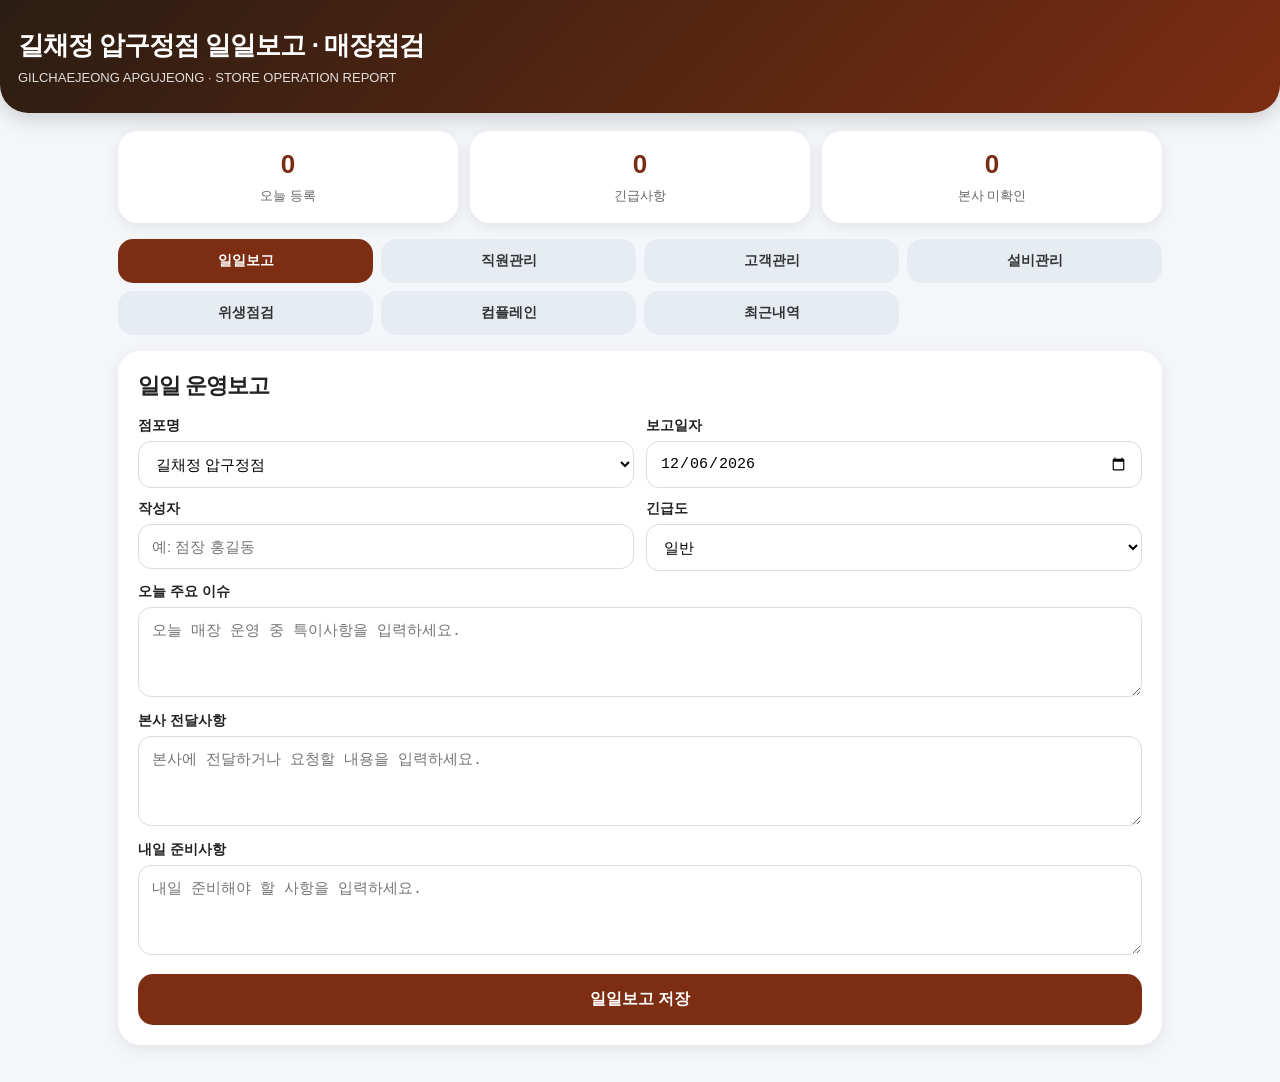
==== store-manager.html @ 0c3e7513 "Initial intranet upload" ====
<!DOCTYPE html>
<html lang="ko">
<head>
<meta charset="UTF-8">
<meta name="viewport" content="width=device-width, initial-scale=1.0">

<title>길채정 압구정점 일일보고 · 매장점검</title>

<link rel="stylesheet" href="store-manager.css">

</head>

<body>

<header class="header">

  <h1>
    길채정 압구정점 일일보고 · 매장점검
  </h1>

  <p>
    GILCHAEJEONG APGUJEONG · STORE OPERATION REPORT
  </p>

</header>

<main class="container">

  <!-- SUMMARY -->

  <section class="summary">

    <div class="summary-card">
      <strong id="todayCount">0</strong>
      <span>오늘 등록</span>
    </div>

    <div class="summary-card">
      <strong id="urgentCount">0</strong>
      <span>긴급사항</span>
    </div>

    <div class="summary-card">
      <strong id="pendingCount">0</strong>
      <span>본사 미확인</span>
    </div>

  </section>

  <!-- TABS -->

  <section class="tabs">

    <button class="tab active"
            onclick="showTab('daily', this)">
      일일보고
    </button>

    <button class="tab"
            onclick="showTab('employee', this)">
      직원관리
    </button>

    <button class="tab"
            onclick="showTab('customer', this)">
      고객관리
    </button>

    <button class="tab"
            onclick="showTab('facility', this)">
      설비관리
    </button>

    <button class="tab"
            onclick="showTab('hygiene', this)">
      위생점검
    </button>

    <button class="tab"
            onclick="showTab('complaint', this)">
      컴플레인
    </button>

    <button class="tab"
            onclick="showTab('history', this)">
      최근내역
    </button>

  </section>

  <!-- DAILY -->

  <section id="daily" class="panel active">

    <h2>일일 운영보고</h2>

    <div class="form-grid">

      <label>
        점포명
        <select id="dailyStore">
          <option>길채정 압구정점</option>
        </select>
      </label>

      <label>
        보고일자
        <input type="date" id="dailyDate">
      </label>

      <label>
        작성자
        <input type="text"
               id="dailyWriter"
               placeholder="예: 점장 홍길동">
      </label>

      <label>
        긴급도
        <select id="dailyUrgency">
          <option>일반</option>
          <option>중요</option>
          <option>긴급</option>
        </select>
      </label>

    </div>

    <label class="full-label">

      오늘 주요 이슈

      <textarea id="dailyIssue"
                placeholder="오늘 매장 운영 중 특이사항을 입력하세요."></textarea>

    </label>

    <label class="full-label">

      본사 전달사항

      <textarea id="dailyRequest"
                placeholder="본사에 전달하거나 요청할 내용을 입력하세요."></textarea>

    </label>

    <label class="full-label">

      내일 준비사항

      <textarea id="dailyTomorrow"
                placeholder="내일 준비해야 할 사항을 입력하세요."></textarea>

    </label>

    <button class="primary"
            onclick="saveDailyReport()">

      일일보고 저장

    </button>

  </section>

  <!-- 직원관리 -->

  <section id="employee" class="panel">

    <h2>직원관리 기록</h2>

    <div class="form-grid">

      <label>
        점포명
        <select id="employeeStore">
          <option>길채정 압구정점</option>
        </select>
      </label>

      <label>
        일자
        <input type="date" id="employeeDate">
      </label>

      <label>
        직원명
        <input type="text"
               id="employeeName"
               placeholder="직원명">
      </label>

      <label>
        관리구분
        <select id="employeeType">
          <option>근태</option>
          <option>지각</option>
          <option>결근</option>
          <option>교육</option>
          <option>복장/유니폼</option>
          <option>근무태도</option>
          <option>기타</option>
        </select>
      </label>

      <label>
        긴급도
        <select id="employeeUrgency">
          <option>일반</option>
          <option>중요</option>
          <option>긴급</option>
        </select>
      </label>

      <label>
        처리상태
        <select id="employeeStatus">
          <option>기록</option>
          <option>조치중</option>
          <option>완료</option>
        </select>
      </label>

    </div>

    <label class="full-label">

      내용

      <textarea id="employeeMemo"
                placeholder="직원 관련 기록을 입력하세요."></textarea>

    </label>

    <button class="primary"
            onclick="saveEmployeeLog()">

      직원관리 저장

    </button>

  </section>

  <!-- 고객관리 -->

  <section id="customer" class="panel">

    <h2>고객관리 기록</h2>

    <div class="form-grid">

      <label>
        점포명
        <select id="customerStore">
          <option>길채정 압구정점</option>
        </select>
      </label>

      <label>
        일자
        <input type="date" id="customerDate">
      </label>

      <label>
        고객명 / 단체명
        <input type="text"
               id="customerName"
               placeholder="고객명 또는 단체명">
      </label>

      <label>
        고객구분
        <select id="customerType">
          <option>일반고객</option>
          <option>단체예약</option>
          <option>VIP</option>
          <option>외국인</option>
          <option>기타</option>
        </select>
      </label>

      <label>
        방문 / 예약시간
        <input type="time" id="customerTime">
      </label>

      <label>
        긴급도
        <select id="customerUrgency">
          <option>일반</option>
          <option>중요</option>
          <option>긴급</option>
        </select>
      </label>

    </div>

    <label class="full-label">

      요청사항 / 특이사항

      <textarea id="customerMemo"
                placeholder="고객 요청사항이나 특이사항을 입력하세요."></textarea>

    </label>

    <button class="primary"
            onclick="saveCustomerLog()">

      고객관리 저장

    </button>

  </section>

  <!-- 설비관리 -->

  <section id="facility" class="panel">

    <h2>매장설비 관리</h2>

    <div class="form-grid">

      <label>
        점포명
        <select id="facilityStore">
          <option>길채정 압구정점</option>
        </select>
      </label>

      <label>
        일자
        <input type="date" id="facilityDate">
      </label>

      <label>
        설비구분
        <select id="facilityType">
          <option>냉장고</option>
          <option>냉동고</option>
          <option>주방기기</option>
          <option>POS</option>
          <option>조명</option>
          <option>전기</option>
          <option>기타</option>
        </select>
      </label>

      <label>
        상태
        <select id="facilityStatus">
          <option>정상</option>
          <option>점검필요</option>
          <option>수리요청</option>
          <option>수리완료</option>
        </select>
      </label>

    </div>

    <label class="full-label">

      내용

      <textarea id="facilityMemo"
                placeholder="설비 상태 및 조치 내용을 입력하세요."></textarea>

    </label>

    <button class="primary"
            onclick="saveFacilityLog()">

      설비관리 저장

    </button>

  </section>

  <!-- 위생 -->

  <section id="hygiene" class="panel">

    <h2>위생·청소 점검</h2>

    <div class="form-grid">

      <label>
        점포명
        <select id="hygieneStore">
          <option>길채정 압구정점</option>
        </select>
      </label>

      <label>
        점검일자
        <input type="date" id="hygieneDate">
      </label>

      <label>
        점검구분
        <select id="hygieneType">
          <option>홀 청소</option>
          <option>주방 청소</option>
          <option>냉장고 온도</option>
          <option>식자재 상태</option>
          <option>위생교육</option>
          <option>기타</option>
        </select>
      </label>

      <label>
        점검결과
        <select id="hygieneResult">
          <option>양호</option>
          <option>주의</option>
          <option>불량</option>
          <option>조치완료</option>
        </select>
      </label>

    </div>

    <label class="full-label">

      점검 내용

      <textarea id="hygieneMemo"
                placeholder="점검 내용과 조치사항을 입력하세요."></textarea>

    </label>

    <button class="primary"
            onclick="saveHygieneLog()">

      위생점검 저장

    </button>

  </section>

  <!-- 컴플레인 -->

  <section id="complaint" class="panel">

    <h2>컴플레인 / 사고 기록</h2>

    <div class="form-grid">

      <label>
        점포명
        <select id="complaintStore">
          <option>길채정 압구정점</option>
        </select>
      </label>

      <label>
        발생일자
        <input type="date" id="complaintDate">
      </label>

      <label>
        구분
        <select id="complaintType">
          <option>음식</option>
          <option>서비스</option>
          <option>대기시간</option>
          <option>직원응대</option>
          <option>시설</option>
          <option>기타</option>
        </select>
      </label>

    </div>

    <label class="full-label">

      내용 및 조치사항

      <textarea id="complaintMemo"
                placeholder="컴플레인 또는 사고 내용을 입력하세요."></textarea>

    </label>

    <button class="primary"
            onclick="saveComplaintLog()">

      컴플레인 저장

    </button>

  </section>

  <!-- 최근내역 -->

  <section id="history" class="panel">

    <h2>최근 등록내역</h2>

    <div id="recentList"
         class="recent-list">

    </div>

  </section>

</main>

<script src="store-manager.js"></script>

</body>
</html>
---- store-manager.css ----
*{
  box-sizing:border-box;
}

body{
  margin:0;
  background:#f4f6f9;
  font-family:'Malgun Gothic',Arial,sans-serif;
  color:#222;
}

.header{
  background:linear-gradient(135deg,#2b1d12,#7c2d12);
  color:#fff;
  padding:28px 18px;
  border-bottom-left-radius:28px;
  border-bottom-right-radius:28px;
  box-shadow:0 5px 22px rgba(0,0,0,.18);
}

.header h1{
  margin:0;
  font-size:26px;
  letter-spacing:-1px;
}

.header p{
  margin:7px 0 0;
  font-size:13px;
  opacity:.85;
}

.container{
  width:100%;
  max-width:1080px;
  margin:0 auto;
  padding:18px;
}

.summary{
  display:grid;
  grid-template-columns:repeat(3,1fr);
  gap:12px;
  margin-bottom:16px;
}

.summary-card{
  background:#fff;
  border-radius:20px;
  padding:18px 12px;
  text-align:center;
  box-shadow:0 4px 16px rgba(0,0,0,.08);
}

.summary-card strong{
  display:block;
  font-size:26px;
  color:#7c2d12;
  margin-bottom:6px;
}

.summary-card span{
  color:#666;
  font-size:13px;
}

.tabs{
  display:grid;
  grid-template-columns:repeat(4,1fr);
  gap:8px;
  margin-bottom:16px;
}

.tab{
  border:none;
  border-radius:15px;
  padding:13px 6px;
  background:#e7ebf2;
  color:#333;
  font-weight:bold;
  font-size:14px;
  cursor:pointer;
}

.tab.active{
  background:#7c2d12;
  color:#fff;
}

.tab:active{
  transform:scale(.98);
}

.panel{
  display:none;
  background:#fff;
  border-radius:22px;
  padding:20px;
  margin-bottom:18px;
  box-shadow:0 4px 16px rgba(0,0,0,.08);
}

.panel.active{
  display:block;
}

h2{
  margin:0 0 16px;
  font-size:22px;
  letter-spacing:-1px;
}

.form-grid{
  display:grid;
  grid-template-columns:repeat(2,1fr);
  gap:12px;
}

label{
  display:block;
  font-size:14px;
  font-weight:bold;
}

input,
select,
textarea{
  width:100%;
  margin-top:6px;
  border:1px solid #d7dce5;
  border-radius:13px;
  padding:13px;
  font-size:15px;
  background:#fff;
}

textarea{
  min-height:90px;
  resize:vertical;
}

.full-label{
  display:block;
  margin-top:12px;
}

.primary{
  width:100%;
  border:none;
  border-radius:15px;
  padding:15px;
  margin-top:16px;
  background:#7c2d12;
  color:#fff;
  font-size:16px;
  font-weight:bold;
  cursor:pointer;
}

.primary:active{
  transform:scale(.98);
}

.recent-list{
  margin-top:16px;
  display:grid;
  gap:10px;
}

.log-card{
  border:1px solid #e5e7eb;
  background:#fafafa;
  border-radius:16px;
  padding:14px;
}

.log-title{
  font-weight:bold;
  font-size:16px;
  margin-bottom:6px;
}

.log-meta{
  font-size:13px;
  color:#666;
  line-height:1.6;
}

.badge{
  display:inline-block;
  padding:5px 9px;
  border-radius:999px;
  font-size:12px;
  font-weight:bold;
  margin-top:8px;
}

.badge.normal{
  background:#f1f5f9;
  color:#475569;
}

.badge.important{
  background:#fff7ed;
  color:#c2410c;
}

.badge.urgent{
  background:#fee2e2;
  color:#b91c1c;
}

@media(max-width:760px){

  .container{
    padding:14px;
  }

  .summary{
    grid-template-columns:1fr;
  }

  .tabs{
    grid-template-columns:repeat(2,1fr);
  }

  .form-grid{
    grid-template-columns:1fr;
  }

  .header h1{
    font-size:23px;
  }

}
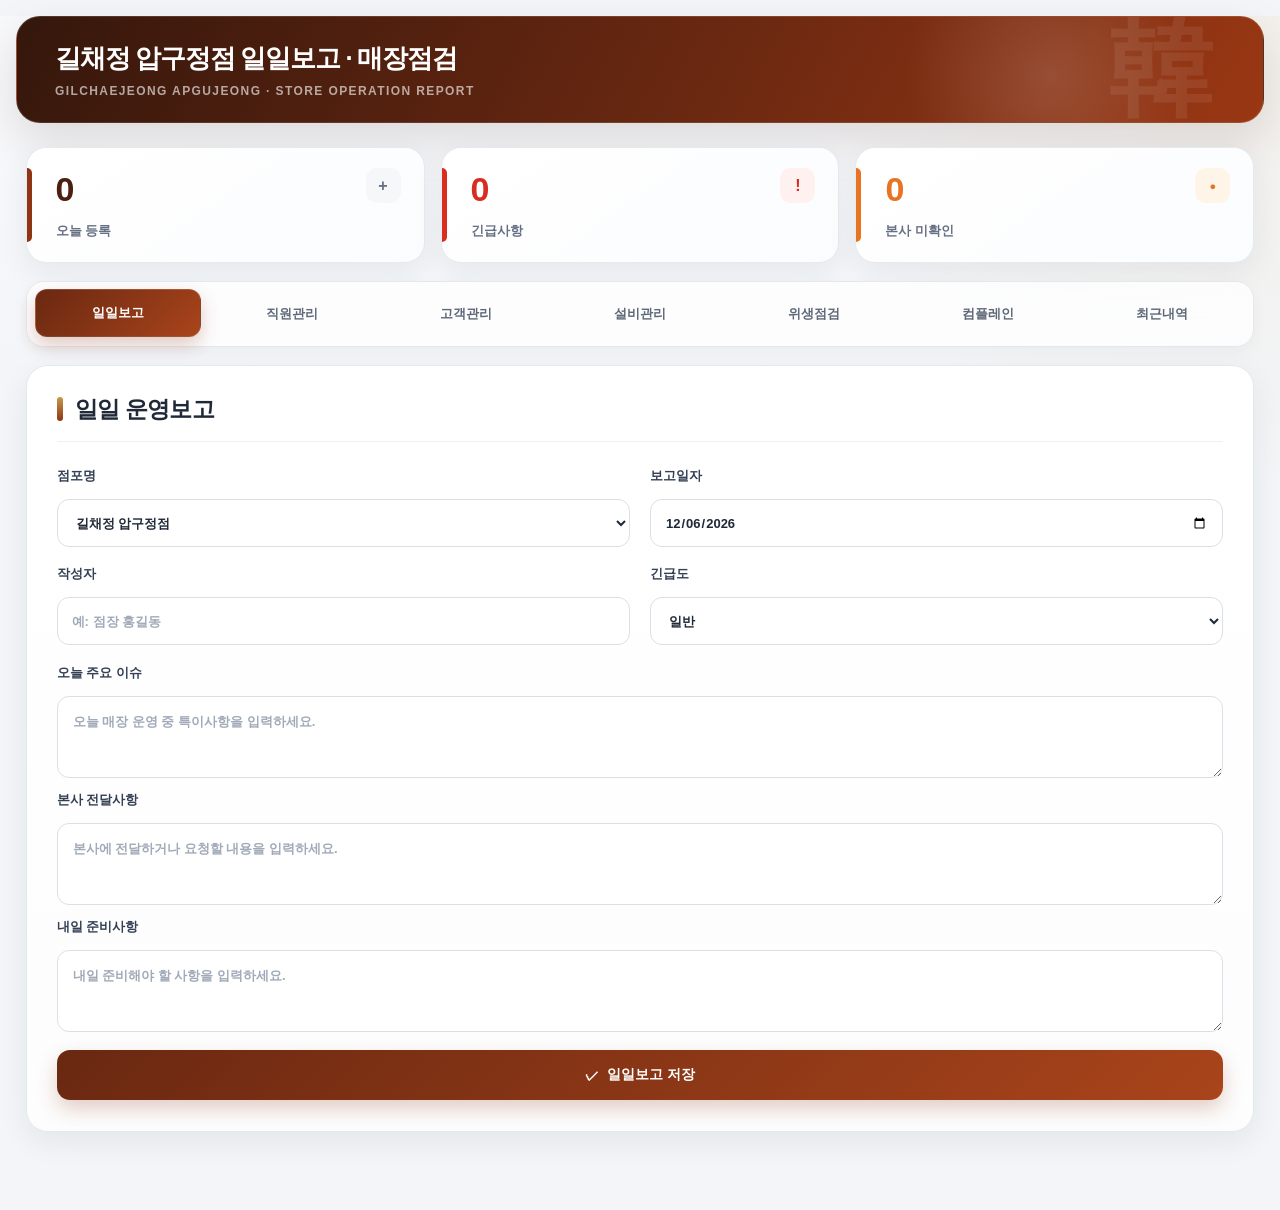
==== commit 11ec8721: "길채정 매장운영 대시보드 디자인 및 본사 피드백 연동" ====
--- a/store-manager.html
+++ b/store-manager.html
@@ -493,14 +493,60 @@
 
   <section id="history" class="panel">
 
-    <h2>최근 등록내역</h2>
-
-    <div id="recentList"
-         class="recent-list">
-
-    </div>
-
-  </section>
+  <div class="history-header">
+
+    <div>
+      <h2>최근 등록내역</h2>
+
+      <p class="history-description">
+        본사 확인상태와 처리내용을 함께 확인할 수 있습니다.
+      </p>
+    </div>
+
+    <button
+      type="button"
+      class="history-refresh-btn"
+      onclick="loadRecentLogs()">
+      ↻ 최근내역 새로고침
+    </button>
+
+  </div>
+
+  <div class="history-status-guide">
+
+    <span class="history-guide-item status-pending">
+      본사 미확인
+    </span>
+
+    <span class="history-guide-item status-check">
+      확인사항
+    </span>
+
+    <span class="history-guide-item status-supplement">
+      보완요청
+    </span>
+
+    <span class="history-guide-item status-action">
+      조치필요
+    </span>
+
+    <span class="history-guide-item status-complete">
+      처리완료
+    </span>
+
+  </div>
+
+  <div
+    id="recentList"
+    class="recent-list">
+
+    <div class="recent-loading">
+      최근내역을 불러오는 중입니다.
+    </div>
+
+  </div>
+
+</section>
 
 </main>
 
--- a/store-manager.css
+++ b/store-manager.css
@@ -1,235 +1,1306 @@
-*{
-  box-sizing:border-box;
-}
-
-body{
-  margin:0;
-  background:#f4f6f9;
-  font-family:'Malgun Gothic',Arial,sans-serif;
-  color:#222;
-}
-
-.header{
-  background:linear-gradient(135deg,#2b1d12,#7c2d12);
-  color:#fff;
-  padding:28px 18px;
-  border-bottom-left-radius:28px;
-  border-bottom-right-radius:28px;
-  box-shadow:0 5px 22px rgba(0,0,0,.18);
-}
-
-.header h1{
-  margin:0;
-  font-size:26px;
-  letter-spacing:-1px;
-}
-
-.header p{
-  margin:7px 0 0;
-  font-size:13px;
-  opacity:.85;
-}
-
-.container{
-  width:100%;
-  max-width:1080px;
-  margin:0 auto;
-  padding:18px;
-}
-
-.summary{
-  display:grid;
-  grid-template-columns:repeat(3,1fr);
-  gap:12px;
-  margin-bottom:16px;
-}
-
-.summary-card{
-  background:#fff;
-  border-radius:20px;
-  padding:18px 12px;
-  text-align:center;
-  box-shadow:0 4px 16px rgba(0,0,0,.08);
-}
-
-.summary-card strong{
-  display:block;
-  font-size:26px;
-  color:#7c2d12;
-  margin-bottom:6px;
-}
-
-.summary-card span{
-  color:#666;
-  font-size:13px;
-}
-
-.tabs{
-  display:grid;
-  grid-template-columns:repeat(4,1fr);
-  gap:8px;
-  margin-bottom:16px;
-}
-
-.tab{
-  border:none;
-  border-radius:15px;
-  padding:13px 6px;
-  background:#e7ebf2;
-  color:#333;
-  font-weight:bold;
-  font-size:14px;
-  cursor:pointer;
-}
-
-.tab.active{
-  background:#7c2d12;
-  color:#fff;
-}
-
-.tab:active{
-  transform:scale(.98);
-}
-
-.panel{
-  display:none;
-  background:#fff;
-  border-radius:22px;
-  padding:20px;
-  margin-bottom:18px;
-  box-shadow:0 4px 16px rgba(0,0,0,.08);
-}
-
-.panel.active{
-  display:block;
-}
-
-h2{
-  margin:0 0 16px;
-  font-size:22px;
-  letter-spacing:-1px;
-}
-
-.form-grid{
-  display:grid;
-  grid-template-columns:repeat(2,1fr);
-  gap:12px;
-}
-
-label{
-  display:block;
-  font-size:14px;
-  font-weight:bold;
-}
+*{box-sizing:border-box}
+body{margin:0;background:#f4f6f9;font-family:'Malgun Gothic',Arial,sans-serif;color:#222}
+.header{background:linear-gradient(135deg,#2b1d12,#7c2d12);color:#fff;padding:28px 18px;border-bottom-left-radius:28px;border-bottom-right-radius:28px;box-shadow:0 5px 22px rgba(0,0,0,.18)}
+.header h1{margin:0;font-size:26px;letter-spacing:-1px}
+.header p{margin:7px 0 0;font-size:13px;opacity:.85}
+.container{width:100%;max-width:1080px;margin:0 auto;padding:18px}
+.summary{display:grid;grid-template-columns:repeat(3,1fr);gap:12px;margin-bottom:16px}
+.summary-card{background:#fff;border-radius:20px;padding:18px 12px;text-align:center;box-shadow:0 4px 16px rgba(0,0,0,.08)}
+.summary-card strong{display:block;font-size:26px;color:#7c2d12;margin-bottom:6px}
+.summary-card span{color:#666;font-size:13px}
+.tabs{display:grid;grid-template-columns:repeat(4,1fr);gap:8px;margin-bottom:16px}
+.tab{border:none;border-radius:15px;padding:13px 6px;background:#e7ebf2;color:#333;font-weight:bold;font-size:14px;cursor:pointer}
+.tab.active{background:#7c2d12;color:#fff}
+.panel{display:none;background:#fff;border-radius:22px;padding:20px;margin-bottom:18px;box-shadow:0 4px 16px rgba(0,0,0,.08)}
+.panel.active{display:block}
+h2{margin:0 0 16px;font-size:22px;letter-spacing:-1px}
+.form-grid{display:grid;grid-template-columns:repeat(2,1fr);gap:12px}
+label{display:block;font-size:14px;font-weight:bold}
+input,select,textarea{width:100%;margin-top:6px;border:1px solid #d7dce5;border-radius:13px;padding:13px;font-size:15px;background:#fff}
+textarea{min-height:90px;resize:vertical}
+.full-label{display:block;margin-top:12px}
+.primary{width:100%;border:none;border-radius:15px;padding:15px;margin-top:16px;background:#7c2d12;color:#fff;font-size:16px;font-weight:bold;cursor:pointer}
+.primary:active,.tab:active{transform:scale(.98)}
+.recent-list{margin-top:16px;display:grid;gap:10px}
+.log-card{border:1px solid #e5e7eb;background:#fafafa;border-radius:16px;padding:14px}
+.log-title{font-weight:bold;font-size:16px;margin-bottom:6px}
+.log-meta{font-size:13px;color:#666;line-height:1.6}
+.badge{display:inline-block;padding:5px 9px;border-radius:999px;font-size:12px;font-weight:bold;margin-top:8px}
+.badge.normal{background:#f1f5f9;color:#475569}
+.badge.important{background:#fff7ed;color:#c2410c}
+.badge.urgent{background:#fee2e2;color:#b91c1c}
+@media(max-width:760px){.container{padding:14px}.summary{grid-template-columns:1fr}.tabs{grid-template-columns:repeat(2,1fr)}.form-grid{grid-template-columns:1fr}.header h1{font-size:23px}}
+/* =========================================
+   최근내역 · 본사 처리상태
+========================================= */
+
+.history-header {
+  display: flex;
+  align-items: flex-start;
+  justify-content: space-between;
+  gap: 16px;
+  margin-bottom: 18px;
+}
+
+.history-header h2 {
+  margin: 0;
+}
+
+.history-description {
+  margin: 6px 0 0;
+  color: #6b7280;
+  font-size: 13px;
+}
+
+.history-refresh-btn {
+  flex-shrink: 0;
+  border: 1px solid #8f3514;
+  background: #ffffff;
+  color: #8f3514;
+  border-radius: 10px;
+  padding: 10px 14px;
+  font-weight: 800;
+  cursor: pointer;
+}
+
+.history-refresh-btn:hover {
+  background: #fff5ef;
+}
+
+.history-status-guide {
+  display: flex;
+  flex-wrap: wrap;
+  gap: 8px;
+  margin: 16px 0;
+  padding: 12px;
+  border-radius: 12px;
+  background: #f8fafc;
+  border: 1px solid #e5e7eb;
+}
+
+.history-guide-item {
+  display: inline-flex;
+  align-items: center;
+  justify-content: center;
+  min-height: 28px;
+  padding: 5px 10px;
+  border-radius: 999px;
+  font-size: 12px;
+  font-weight: 800;
+}
+
+.status-pending {
+  background: #f1f5f9;
+  color: #475569;
+}
+
+.status-check {
+  background: #dbeafe;
+  color: #1d4ed8;
+}
+
+.status-supplement {
+  background: #ffedd5;
+  color: #c2410c;
+}
+
+.status-action {
+  background: #fee2e2;
+  color: #b91c1c;
+}
+
+.status-complete {
+  background: #dcfce7;
+  color: #15803d;
+}
+
+.recent-loading {
+  padding: 30px 18px;
+  border: 1px dashed #d1d5db;
+  border-radius: 12px;
+  color: #6b7280;
+  text-align: center;
+  background: #ffffff;
+}
+
+.recent-item {
+  position: relative;
+  margin-bottom: 14px;
+  padding: 17px 18px;
+  border: 1px solid #e5e7eb;
+  border-radius: 14px;
+  background: #ffffff;
+}
+
+.recent-item:last-child {
+  margin-bottom: 0;
+}
+
+.recent-item.urgent {
+  border-left: 5px solid #dc2626;
+}
+
+.recent-item-header {
+  display: flex;
+  align-items: flex-start;
+  justify-content: space-between;
+  gap: 12px;
+  margin-bottom: 12px;
+}
+
+.recent-item-title {
+  font-size: 15px;
+  font-weight: 900;
+  color: #1f2937;
+}
+
+.recent-item-meta {
+  margin-top: 5px;
+  color: #6b7280;
+  font-size: 12px;
+}
+
+.recent-status-badge {
+  display: inline-flex;
+  align-items: center;
+  justify-content: center;
+  flex-shrink: 0;
+  min-height: 28px;
+  padding: 5px 10px;
+  border-radius: 999px;
+  font-size: 12px;
+  font-weight: 900;
+}
+
+.recent-content {
+  margin-top: 10px;
+  color: #374151;
+  font-size: 14px;
+  line-height: 1.7;
+  white-space: pre-line;
+}
+
+.head-office-feedback {
+  margin-top: 14px;
+  padding: 13px 14px;
+  border-radius: 11px;
+  background: #fff7ed;
+  border: 1px solid #fed7aa;
+}
+
+.head-office-feedback-title {
+  margin-bottom: 6px;
+  color: #9a3412;
+  font-size: 12px;
+  font-weight: 900;
+}
+
+.head-office-feedback-content {
+  color: #7c2d12;
+  font-size: 13px;
+  line-height: 1.65;
+  white-space: pre-line;
+}
+
+.head-office-checked-at {
+  margin-top: 7px;
+  color: #9a3412;
+  font-size: 11px;
+}
+
+@media (max-width: 700px) {
+  .history-header {
+    flex-direction: column;
+  }
+
+  .history-refresh-btn {
+    width: 100%;
+  }
+
+  .recent-item-header {
+    flex-direction: column;
+  }
+}
+/* =========================================================
+   한국의집 매장 운영관리 · 대시보드 디자인 업그레이드
+   기존 기능 및 HTML 구조는 변경하지 않음
+========================================================= */
+
+:root {
+  --kh-bg: #f3f5f8;
+  --kh-surface: #ffffff;
+  --kh-surface-soft: #faf8f5;
+
+  --kh-brown-950: #35170c;
+  --kh-brown-900: #4b2010;
+  --kh-brown-800: #6a2811;
+  --kh-brown-700: #8f3514;
+  --kh-brown-600: #a9441b;
+
+  --kh-gold: #c79a4a;
+  --kh-gold-soft: #f7ead2;
+
+  --kh-text: #202938;
+  --kh-text-soft: #667085;
+  --kh-border: #e3e8ef;
+
+  --kh-red: #d92d20;
+  --kh-orange: #e87422;
+  --kh-green: #16865c;
+  --kh-blue: #2563eb;
+
+  --kh-shadow:
+    0 10px 30px rgba(29, 41, 57, 0.07);
+
+  --kh-shadow-strong:
+    0 18px 45px rgba(56, 25, 13, 0.13);
+}
+
+
+/* =========================================================
+   전체 화면
+========================================================= */
+
+* {
+  box-sizing: border-box;
+}
+
+html {
+  min-height: 100%;
+  background: var(--kh-bg);
+}
+
+body {
+  min-height: 100vh;
+  margin: 0;
+  background:
+    radial-gradient(
+      circle at top right,
+      rgba(199, 154, 74, 0.09),
+      transparent 28%
+    ),
+    linear-gradient(
+      180deg,
+      #f8f9fb 0,
+      var(--kh-bg) 360px
+    );
+
+  color: var(--kh-text);
+
+  font-family:
+    "Noto Sans KR",
+    "Apple SD Gothic Neo",
+    "Malgun Gothic",
+    Arial,
+    sans-serif;
+}
+
+
+/* =========================================================
+   상단 헤더
+========================================================= */
+
+.header {
+  position: relative;
+  overflow: hidden;
+
+  width: calc(100% - 32px);
+  max-width: 1880px;
+
+  margin: 16px auto 0;
+  padding: 30px 38px 31px;
+
+  border: 1px solid rgba(255, 255, 255, 0.12);
+  border-radius: 24px;
+
+  background:
+    linear-gradient(
+      118deg,
+      var(--kh-brown-950) 0%,
+      var(--kh-brown-800) 55%,
+      #9a3713 100%
+    );
+
+  box-shadow: var(--kh-shadow-strong);
+
+  color: #ffffff;
+}
+
+.header::before {
+  content: "";
+
+  position: absolute;
+  top: -90px;
+  right: 5%;
+
+  width: 300px;
+  height: 300px;
+
+  border-radius: 50%;
+
+  background:
+    radial-gradient(
+      circle,
+      rgba(255, 255, 255, 0.14),
+      rgba(255, 255, 255, 0) 68%
+    );
+}
+
+.header::after {
+  content: "韓";
+
+  position: absolute;
+  top: 50%;
+  right: 50px;
+
+  transform: translateY(-50%);
+
+  color: rgba(255, 255, 255, 0.08);
+
+  font-family: serif;
+  font-size: 105px;
+  font-weight: 900;
+  line-height: 1;
+}
+
+.header h1 {
+  position: relative;
+  z-index: 1;
+
+  margin: 0;
+
+  color: #ffffff;
+
+  font-size: clamp(25px, 2vw, 34px);
+  font-weight: 900;
+  letter-spacing: -1.2px;
+}
+
+.header p {
+  position: relative;
+  z-index: 1;
+
+  margin: 8px 0 0;
+
+  color: rgba(255, 255, 255, 0.72);
+
+  font-size: 12px;
+  font-weight: 700;
+  letter-spacing: 1.4px;
+}
+
+
+/* =========================================================
+   메인 컨테이너
+========================================================= */
+
+.container {
+  width: min(96%, 1500px);
+  max-width: 1500px;
+
+  margin: 0 auto;
+  padding: 24px 0 60px;
+}
+
+
+/* =========================================================
+   상단 요약 카드
+========================================================= */
+
+.summary {
+  display: grid;
+  grid-template-columns: repeat(3, minmax(0, 1fr));
+  gap: 16px;
+
+  margin-bottom: 18px;
+}
+
+.summary-card {
+  position: relative;
+  overflow: hidden;
+
+  display: flex;
+  flex-direction: column;
+  align-items: flex-start;
+  justify-content: center;
+
+  min-height: 116px;
+  padding: 22px 24px 21px 29px;
+
+  border: 1px solid rgba(227, 232, 239, 0.9);
+  border-radius: 20px;
+
+  background:
+    linear-gradient(
+      145deg,
+      #ffffff 0%,
+      #fbfcfe 100%
+    );
+
+  box-shadow: var(--kh-shadow);
+}
+
+.summary-card::before {
+  content: "";
+
+  position: absolute;
+  top: 20px;
+  bottom: 20px;
+  left: 0;
+
+  width: 5px;
+
+  border-radius: 0 5px 5px 0;
+
+  background: var(--kh-brown-700);
+}
+
+.summary-card:nth-child(2)::before {
+  background: var(--kh-red);
+}
+
+.summary-card:nth-child(3)::before {
+  background: var(--kh-orange);
+}
+
+.summary-card::after {
+  position: absolute;
+  top: 20px;
+  right: 23px;
+
+  display: flex;
+  align-items: center;
+  justify-content: center;
+
+  width: 35px;
+  height: 35px;
+
+  border-radius: 11px;
+
+  background: #f6f7f9;
+
+  color: var(--kh-text-soft);
+
+  font-size: 16px;
+  font-weight: 900;
+}
+
+.summary-card:nth-child(1)::after {
+  content: "+";
+}
+
+.summary-card:nth-child(2)::after {
+  content: "!";
+  color: var(--kh-red);
+  background: #fff1f0;
+}
+
+.summary-card:nth-child(3)::after {
+  content: "●";
+  color: var(--kh-orange);
+  background: #fff4e8;
+  font-size: 11px;
+}
+
+.summary-card strong {
+  display: block;
+
+  color: var(--kh-brown-900);
+
+  font-size: 34px;
+  font-weight: 900;
+  line-height: 1;
+  letter-spacing: -1px;
+}
+
+.summary-card:nth-child(2) strong {
+  color: var(--kh-red);
+}
+
+.summary-card:nth-child(3) strong {
+  color: var(--kh-orange);
+}
+
+.summary-card span {
+  display: block;
+
+  margin-top: 10px;
+
+  color: var(--kh-text-soft);
+
+  font-size: 13px;
+  font-weight: 800;
+}
+
+
+/* =========================================================
+   탭 메뉴
+========================================================= */
+
+.tabs {
+  display: grid;
+  grid-template-columns: repeat(7, minmax(100px, 1fr));
+  gap: 8px;
+
+  margin-bottom: 18px;
+  padding: 8px;
+
+  border: 1px solid var(--kh-border);
+  border-radius: 18px;
+
+  background: rgba(255, 255, 255, 0.78);
+
+  box-shadow:
+    0 5px 16px rgba(29, 41, 57, 0.04);
+
+  backdrop-filter: blur(12px);
+}
+
+.tab {
+  min-height: 48px;
+  padding: 9px 12px;
+
+  border: 1px solid transparent;
+  border-radius: 12px;
+
+  background: transparent;
+
+  color: #5e6878;
+
+  font-size: 13px;
+  font-weight: 850;
+
+  cursor: pointer;
+
+  transition:
+    background 0.18s ease,
+    color 0.18s ease,
+    transform 0.18s ease,
+    box-shadow 0.18s ease;
+}
+
+.tab:hover {
+  color: var(--kh-brown-800);
+  background: #f9f2ec;
+}
+
+.tab.active {
+  border-color: rgba(255, 255, 255, 0.12);
+
+  background:
+    linear-gradient(
+      135deg,
+      var(--kh-brown-800),
+      var(--kh-brown-600)
+    );
+
+  color: #ffffff;
+
+  box-shadow:
+    0 8px 18px rgba(143, 53, 20, 0.25);
+
+  transform: translateY(-1px);
+}
+
+
+/* =========================================================
+   입력 패널
+========================================================= */
+
+.panel {
+  display: none;
+
+  position: relative;
+
+  padding: 28px 30px 31px;
+
+  border: 1px solid var(--kh-border);
+  border-radius: 22px;
+
+  background:
+    linear-gradient(
+      180deg,
+      #ffffff 0%,
+      #fdfdfd 100%
+    );
+
+  box-shadow: var(--kh-shadow);
+}
+
+.panel.active {
+  display: block;
+  animation: khPanelOpen 0.24s ease;
+}
+
+@keyframes khPanelOpen {
+  from {
+    opacity: 0;
+    transform: translateY(5px);
+  }
+
+  to {
+    opacity: 1;
+    transform: translateY(0);
+  }
+}
+
+.panel > h2 {
+  position: relative;
+
+  margin: 0 0 25px;
+  padding: 0 0 16px 18px;
+
+  border-bottom: 1px solid #edf0f4;
+
+  color: var(--kh-text);
+
+  font-size: 23px;
+  font-weight: 900;
+  letter-spacing: -0.7px;
+}
+
+.panel > h2::before {
+  content: "";
+
+  position: absolute;
+  top: 3px;
+  left: 0;
+
+  width: 6px;
+  height: 24px;
+
+  border-radius: 5px;
+
+  background:
+    linear-gradient(
+      180deg,
+      var(--kh-gold),
+      var(--kh-brown-700)
+    );
+}
+
+
+/* =========================================================
+   폼 배치
+========================================================= */
+
+.form-grid {
+  display: grid;
+  grid-template-columns: repeat(2, minmax(0, 1fr));
+  gap: 18px 20px;
+
+  margin-bottom: 19px;
+}
+
+label {
+  display: flex;
+  flex-direction: column;
+  gap: 8px;
+
+  color: #344054;
+
+  font-size: 13px;
+  font-weight: 850;
+}
+
+.full-label {
+  display: flex;
+  margin-top: 17px;
+}
+
+
+/* =========================================================
+   입력 요소
+========================================================= */
 
 input,
 select,
-textarea{
-  width:100%;
-  margin-top:6px;
-  border:1px solid #d7dce5;
-  border-radius:13px;
-  padding:13px;
-  font-size:15px;
-  background:#fff;
-}
-
-textarea{
-  min-height:90px;
-  resize:vertical;
-}
-
-.full-label{
-  display:block;
-  margin-top:12px;
-}
-
-.primary{
-  width:100%;
-  border:none;
-  border-radius:15px;
-  padding:15px;
-  margin-top:16px;
-  background:#7c2d12;
-  color:#fff;
-  font-size:16px;
-  font-weight:bold;
-  cursor:pointer;
-}
-
-.primary:active{
-  transform:scale(.98);
-}
-
-.recent-list{
-  margin-top:16px;
-  display:grid;
-  gap:10px;
-}
-
-.log-card{
-  border:1px solid #e5e7eb;
-  background:#fafafa;
-  border-radius:16px;
-  padding:14px;
-}
-
-.log-title{
-  font-weight:bold;
-  font-size:16px;
-  margin-bottom:6px;
-}
-
-.log-meta{
-  font-size:13px;
-  color:#666;
-  line-height:1.6;
-}
-
-.badge{
-  display:inline-block;
-  padding:5px 9px;
-  border-radius:999px;
-  font-size:12px;
-  font-weight:bold;
-  margin-top:8px;
-}
-
-.badge.normal{
-  background:#f1f5f9;
-  color:#475569;
-}
-
-.badge.important{
-  background:#fff7ed;
-  color:#c2410c;
-}
-
-.badge.urgent{
-  background:#fee2e2;
-  color:#b91c1c;
-}
-
-@media(max-width:760px){
-
-  .container{
-    padding:14px;
-  }
-
-  .summary{
-    grid-template-columns:1fr;
-  }
-
-  .tabs{
-    grid-template-columns:repeat(2,1fr);
-  }
-
-  .form-grid{
-    grid-template-columns:1fr;
-  }
-
-  .header h1{
-    font-size:23px;
-  }
-
+textarea {
+  width: 100%;
+
+  border: 1px solid #d9e0e8;
+  border-radius: 12px;
+
+  outline: none;
+
+  background: #ffffff;
+
+  color: var(--kh-text);
+
+  font: inherit;
+
+  transition:
+    border-color 0.18s ease,
+    box-shadow 0.18s ease,
+    background 0.18s ease;
+}
+
+input,
+select {
+  min-height: 48px;
+  padding: 10px 14px;
+}
+
+textarea {
+  min-height: 108px;
+  padding: 14px 15px;
+
+  line-height: 1.65;
+
+  resize: vertical;
+}
+
+input:hover,
+select:hover,
+textarea:hover {
+  border-color: #c7d0dc;
+}
+
+input:focus,
+select:focus,
+textarea:focus {
+  border-color: var(--kh-brown-600);
+
+  background: #fffdfb;
+
+  box-shadow:
+    0 0 0 4px rgba(169, 68, 27, 0.1);
+}
+
+input::placeholder,
+textarea::placeholder {
+  color: #a1aab8;
+}
+
+
+/* =========================================================
+   저장 버튼
+========================================================= */
+
+.primary {
+  display: inline-flex;
+  align-items: center;
+  justify-content: center;
+
+  min-width: 190px;
+  min-height: 50px;
+
+  margin-top: 22px;
+  padding: 12px 25px;
+
+  border: 0;
+  border-radius: 13px;
+
+  background:
+    linear-gradient(
+      135deg,
+      var(--kh-brown-800),
+      var(--kh-brown-600)
+    );
+
+  color: #ffffff;
+
+  font-size: 14px;
+  font-weight: 900;
+
+  box-shadow:
+    0 9px 20px rgba(143, 53, 20, 0.24);
+
+  cursor: pointer;
+
+  transition:
+    transform 0.17s ease,
+    box-shadow 0.17s ease,
+    filter 0.17s ease;
+}
+
+.primary::before {
+  content: "✓";
+  margin-right: 8px;
+  font-size: 14px;
+}
+
+.primary:hover {
+  transform: translateY(-2px);
+
+  box-shadow:
+    0 13px 25px rgba(143, 53, 20, 0.29);
+
+  filter: brightness(1.04);
+}
+
+.primary:active {
+  transform: translateY(0);
+}
+
+
+/* =========================================================
+   최근내역
+========================================================= */
+
+.recent-list {
+  display: grid;
+  gap: 13px;
+  margin-top: 18px;
+}
+
+.log-card,
+.recent-item {
+  position: relative;
+
+  padding: 18px 19px;
+
+  border: 1px solid var(--kh-border);
+  border-radius: 15px;
+
+  background: #ffffff;
+
+  box-shadow:
+    0 5px 15px rgba(29, 41, 57, 0.04);
+}
+
+.log-card:hover,
+.recent-item:hover {
+  border-color: #d6c2b7;
+
+  box-shadow:
+    0 9px 22px rgba(56, 25, 13, 0.08);
+}
+
+.log-title {
+  padding-right: 80px;
+
+  color: var(--kh-text);
+
+  font-size: 15px;
+  font-weight: 900;
+}
+
+.log-meta {
+  margin-top: 10px;
+
+  color: #596579;
+
+  font-size: 13px;
+  line-height: 1.75;
+}
+
+.badge {
+  display: inline-flex;
+  align-items: center;
+  justify-content: center;
+
+  min-height: 26px;
+  padding: 4px 9px;
+
+  border-radius: 999px;
+
+  font-size: 11px;
+  font-weight: 900;
+}
+
+.log-card > .badge {
+  position: absolute;
+  top: 16px;
+  right: 16px;
+}
+
+.badge.normal {
+  background: #eef2f6;
+  color: #526174;
+}
+
+.badge.important {
+  background: #fff2d9;
+  color: #9a5b00;
+}
+
+.badge.urgent {
+  background: #fee4e2;
+  color: #b42318;
+}
+
+
+/* =========================================================
+   최근내역 본사 처리상태
+========================================================= */
+
+.history-header {
+  display: flex;
+  align-items: flex-start;
+  justify-content: space-between;
+  gap: 18px;
+
+  margin-bottom: 20px;
+  padding-bottom: 17px;
+
+  border-bottom: 1px solid #edf0f4;
+}
+
+.history-header h2 {
+  position: relative;
+
+  margin: 0;
+  padding-left: 18px;
+
+  color: var(--kh-text);
+
+  font-size: 23px;
+  font-weight: 900;
+}
+
+.history-header h2::before {
+  content: "";
+
+  position: absolute;
+  top: 2px;
+  left: 0;
+
+  width: 6px;
+  height: 24px;
+
+  border-radius: 5px;
+
+  background:
+    linear-gradient(
+      180deg,
+      var(--kh-gold),
+      var(--kh-brown-700)
+    );
+}
+
+.history-description {
+  margin: 7px 0 0 18px;
+
+  color: var(--kh-text-soft);
+
+  font-size: 13px;
+}
+
+.history-refresh-btn {
+  min-height: 42px;
+  padding: 9px 15px;
+
+  border: 1px solid #d6b8a8;
+  border-radius: 11px;
+
+  background: #fffaf6;
+
+  color: var(--kh-brown-700);
+
+  font-weight: 850;
+
+  cursor: pointer;
+}
+
+.history-refresh-btn:hover {
+  border-color: var(--kh-brown-700);
+  background: #fff3eb;
+}
+
+.history-status-guide {
+  display: flex;
+  flex-wrap: wrap;
+  gap: 8px;
+
+  margin: 17px 0;
+  padding: 13px 14px;
+
+  border: 1px solid var(--kh-border);
+  border-radius: 13px;
+
+  background: #f8fafc;
+}
+
+.history-guide-item,
+.recent-status-badge {
+  display: inline-flex;
+  align-items: center;
+  justify-content: center;
+
+  min-height: 29px;
+  padding: 5px 10px;
+
+  border-radius: 999px;
+
+  font-size: 11px;
+  font-weight: 900;
+}
+
+.status-pending {
+  background: #eef2f6;
+  color: #526174;
+}
+
+.status-check {
+  background: #e5efff;
+  color: #245bc7;
+}
+
+.status-supplement {
+  background: #fff0dc;
+  color: #b45309;
+}
+
+.status-action {
+  background: #fee4e2;
+  color: #b42318;
+}
+
+.status-complete {
+  background: #dcfce7;
+  color: #137a4d;
+}
+
+.recent-loading {
+  padding: 34px 18px;
+
+  border: 1px dashed #cfd7e3;
+  border-radius: 14px;
+
+  background: #fbfcfd;
+
+  color: var(--kh-text-soft);
+
+  text-align: center;
+}
+
+.recent-item.urgent {
+  border-left: 5px solid var(--kh-red);
+}
+
+.recent-item-header {
+  display: flex;
+  align-items: flex-start;
+  justify-content: space-between;
+  gap: 15px;
+}
+
+.recent-item-title {
+  color: var(--kh-text);
+
+  font-size: 16px;
+  font-weight: 900;
+}
+
+.recent-item-meta {
+  margin-top: 6px;
+
+  color: var(--kh-text-soft);
+
+  font-size: 12px;
+}
+
+.recent-content {
+  margin-top: 14px;
+
+  color: #465368;
+
+  font-size: 13px;
+  line-height: 1.75;
+  white-space: pre-line;
+}
+
+.recent-content strong {
+  display: inline-block;
+  min-width: 61px;
+
+  color: #263348;
+}
+
+.head-office-feedback {
+  margin-top: 15px;
+  padding: 15px 16px;
+
+  border: 1px solid #f0cdb3;
+  border-radius: 13px;
+
+  background:
+    linear-gradient(
+      135deg,
+      #fff9f3,
+      #fff4ea
+    );
+}
+
+.head-office-feedback-title {
+  margin-bottom: 7px;
+
+  color: var(--kh-brown-700);
+
+  font-size: 12px;
+  font-weight: 900;
+}
+
+.head-office-feedback-content {
+  color: #713a22;
+
+  font-size: 13px;
+  line-height: 1.7;
+  white-space: pre-line;
+}
+
+.head-office-checked-at {
+  margin-top: 8px;
+
+  color: #9b6b55;
+
+  font-size: 11px;
+}
+
+
+/* =========================================================
+   넓은 데스크톱 화면
+========================================================= */
+
+@media (min-width: 1400px) {
+  .container {
+    width: min(94%, 1500px);
+  }
+
+  .panel {
+    padding: 32px 36px 35px;
+  }
+
+  .form-grid {
+    gap: 20px 25px;
+  }
+
+  textarea {
+    min-height: 120px;
+  }
+}
+
+
+/* =========================================================
+   태블릿
+========================================================= */
+
+@media (max-width: 1050px) {
+  .tabs {
+    grid-template-columns:
+      repeat(4, minmax(120px, 1fr));
+  }
+}
+
+
+/* =========================================================
+   모바일
+========================================================= */
+
+@media (max-width: 720px) {
+  .header {
+    width: calc(100% - 20px);
+
+    margin-top: 10px;
+    padding: 24px 21px;
+
+    border-radius: 18px;
+  }
+
+  .header::after {
+    right: 15px;
+    font-size: 75px;
+  }
+
+  .container {
+    width: calc(100% - 20px);
+    padding-top: 16px;
+  }
+
+  .summary {
+    grid-template-columns: 1fr;
+    gap: 10px;
+  }
+
+  .summary-card {
+    min-height: 91px;
+    padding: 17px 20px 17px 25px;
+  }
+
+  .summary-card strong {
+    font-size: 29px;
+  }
+
+  .tabs {
+    grid-template-columns:
+      repeat(2, minmax(0, 1fr));
+
+    gap: 7px;
+    padding: 7px;
+  }
+
+  .tab {
+    min-height: 44px;
+  }
+
+  .panel {
+    padding: 23px 18px 25px;
+    border-radius: 17px;
+  }
+
+  .panel > h2,
+  .history-header h2 {
+    font-size: 20px;
+  }
+
+  .form-grid {
+    grid-template-columns: 1fr;
+    gap: 15px;
+  }
+
+  input,
+  select {
+    min-height: 47px;
+  }
+
+  textarea {
+    min-height: 105px;
+  }
+
+  .primary {
+    width: 100%;
+    min-width: 0;
+  }
+
+  .history-header {
+    flex-direction: column;
+  }
+
+  .history-refresh-btn {
+    width: 100%;
+  }
+
+  .recent-item-header {
+    flex-direction: column;
+  }
+}
+/* 입력영역 세로 길이 조정 */
+
+#daily textarea {
+  min-height: 88px;
+}
+
+#daily .full-label {
+  margin-top: 13px;
+}
+
+#daily .primary {
+  margin-top: 18px;
+}
+
+/* 넓은 화면에서 입력폼 높이 압축 */
+
+@media (min-width: 1200px) {
+  #daily textarea {
+    min-height: 82px;
+  }
+
+  #daily .panel {
+    padding-bottom: 26px;
+  }
+}
+.header {
+  padding-top: 24px;
+  padding-bottom: 24px;
 }
